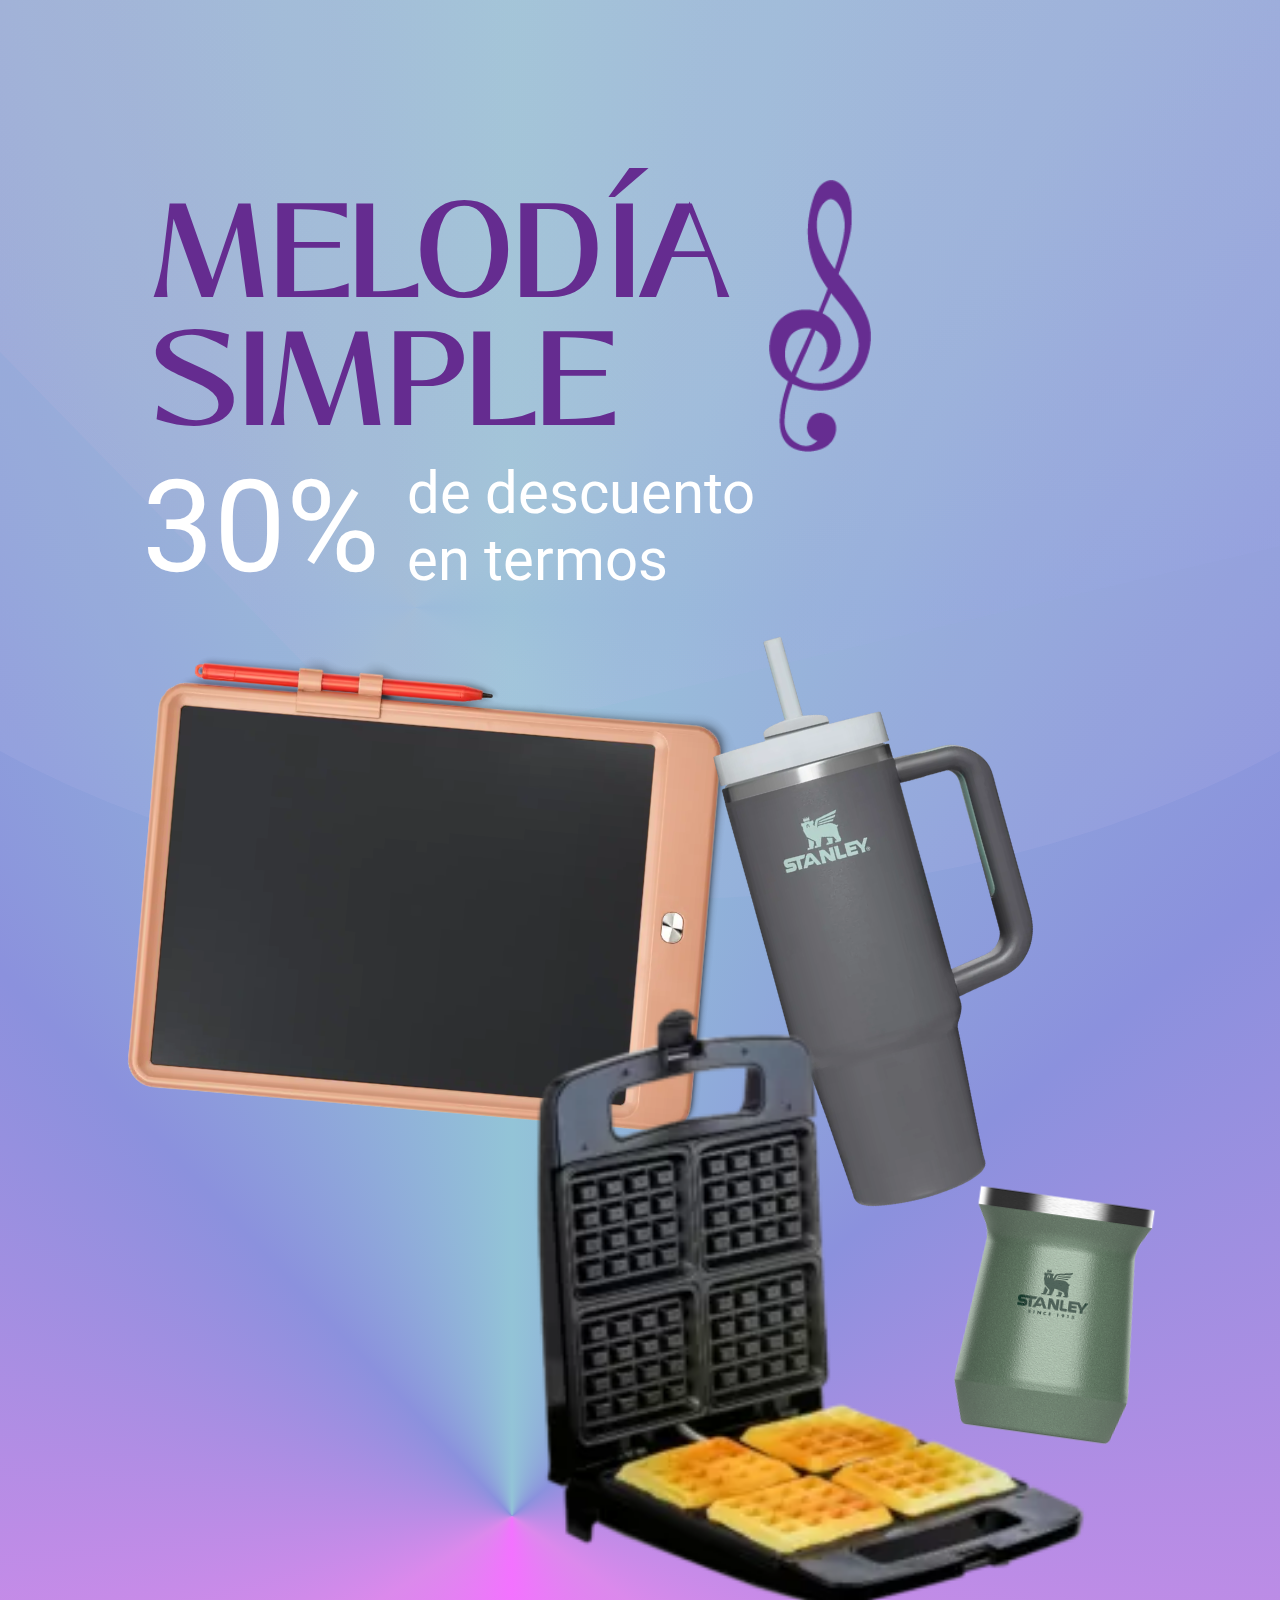
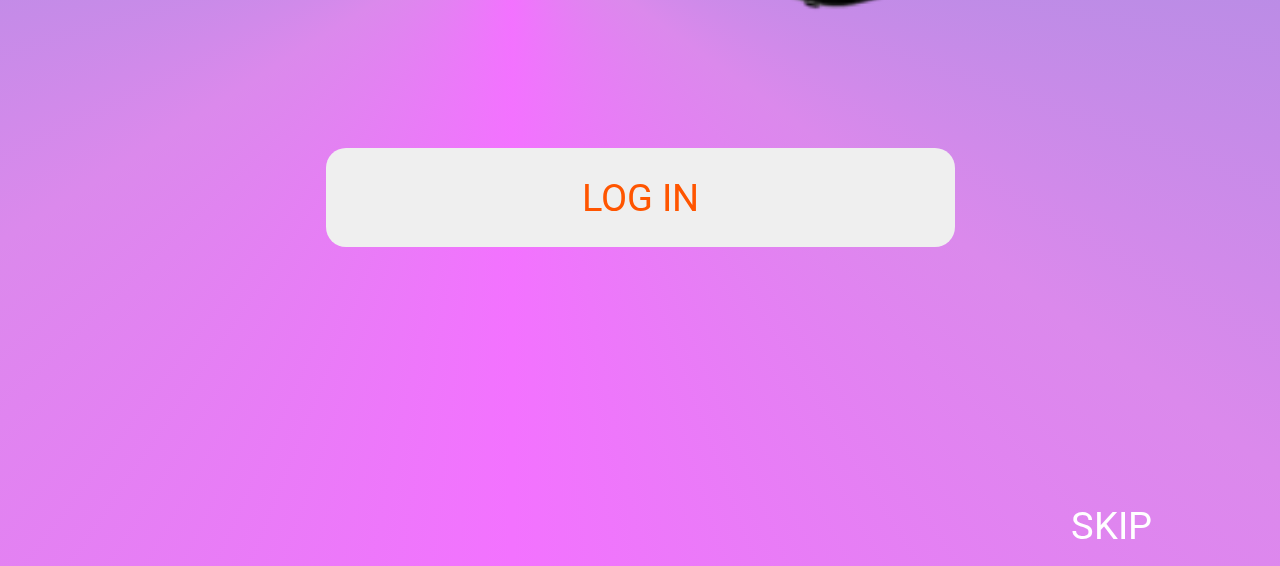
==== index.html @ 13478a8e "1 commit: home y productos" ====
<!DOCTYPE html>
<html lang="en">
<head>
    <meta charset="UTF-8">
    <meta name="viewport" content="width=device-width, initial-scale=1.0">
    <title>Index</title>
    <link rel="shortcut icon" href="./images/icons/favicon1.png" type="image/x-icon">
    <link rel="stylesheet" href="./styles/styles.css">
    <link rel="preconnect" href="https://fonts.googleapis.com">
    <link rel="preconnect" href="https://fonts.gstatic.com" crossorigin>
    <link href="https://fonts.googleapis.com/css2?family=Philosopher:ital,wght@0,400;0,700;1,400;1,700&display=swap" rel="stylesheet">
    <link rel="preconnect" href="https://fonts.googleapis.com">
    <link rel="preconnect" href="https://fonts.gstatic.com" crossorigin>
    <link href="https://fonts.googleapis.com/css2?family=Roboto:ital,wght@0,100;0,300;0,400;0,500;0,700;0,900;1,100;1,300;1,400;1,500;1,700;1,900&display=swap" rel="stylesheet">
</head>
<body class="gradient-box">
    <div class="circle"></div>
    <div class="forma"></div>
    <section class="seccion-principal">
        <div class="nombre">
            <h1>MELODÍA <br> SIMPLE</h1>
            <img class="logo" src="./images/icons/logo1.png" alt="">
        </div>
        <div class="descuento">
            <h2 class="xl-fontsize">30%</h2>
            <h3> de descuento <br> en termos</h3>
        </div>
        <div class="imagenes">
            <img class="tablet" src="./images/photos/tablet.webp" alt="">
            <img class="auri" src="./images/photos/Auriculares.webp" alt="">
            <img class="waflera" src="./images/photos/waflera.webp" alt="">
            <img class="mate" src="./images/photos/mate-verde.png" alt="">
            <img class="vaso" src="./images/photos/vaso.webp" alt="">
            <!-- <img class="mac" src="./images/photos/MacBook.webp" alt=""> -->
            <!-- <img class="nintendo" src="./images/photos/nintendo.png" alt=""> -->
            <!-- <img class="alexa" src="./images/photos/alexa.webp" alt="">
            <img class="air" src="./images/photos/AirPods.webp" alt="">
            <img class="chrome" src="./images/photos/chromecast.webp" alt=""> -->
        </div>
    </section>
    <button class="btn btn-principal">LOG IN</button>
    <div class="contenedor-texto">
        <a class="skip" href="./productos.html">SKIP</a>
    </div>
</body>
</html>
---- styles/styles.css ----
*{
    margin: 0;
    padding: 0;
    box-sizing: border-box;
    /* border: 1px solid black; */
}
@font-face {
    font-family: 'Mango';
    src: url(../fonts/BlackMango-Regular.ttf);
}

.gradient-box {
    width: 100%;
    height: 100%;
    min-height: 100vh;
    background: conic-gradient(at 40% 70%, rgba(147,196,215,1) 0%, rgba(139,145,221,1) 14%, rgba(219,137,236,1) 35%, rgba(243,114,255,1) 50%, rgba(219,137,236,1) 66%, rgba(139,145,221,1) 88%, rgba(147,196,215,1) 100%);
    position: relative;
    display: flex;
    align-items: center;
    justify-content: flex-start;
    flex-direction: column
}

.circle {
    position: fixed;
    top: -30vh;
    left: -25vw;
    /* transform: translateX(-50%); */
    width: 150vw;
    height: 130vh;
    background: conic-gradient(from 180deg at 40% 85%,  rgba(167,174,249,1) 5%, rgba(221,204,248,1) 24%, rgba(245,201,217,1) 40%, rgba(245,201,217,1) 58%, rgba(221,204,248,1) 77%, rgba(167,174,249,1) 96%);
    border-radius: 50%;
    clip-path: circle(50%);
    opacity: 0.1;
    z-index: -100;
}

.forma{
    position: fixed;
    top: -30vh;
    left: -10vw;
    width: 170vw;
    height: 150vh;
    background: conic-gradient(from 90deg at 25% 65%, rgba(167,174,249,1) 0%, rgba(221,204,248,1) 10%, rgba(245,201,217,1) 35%, rgba(206,187,250,1) 50%, rgba(245,201,217,1) 66%, rgba(221,204,248,1) 90%, rgba(167,174,249,1) 100%);
    clip-path: polygon(39% 3%, 61% 5%, 76% 16%, 84% 33%, 79% 55%, 24% 76%, 1% 38%, 4% 21%, 19% 9%);
    opacity: 0.1;
    z-index: -100;
}

.seccion-principal{
    width: 100%;
    position: relative;
    display: flex;
    align-items: center;
    justify-content: flex-start;
    flex-direction: column
}
.nombre {
    display: flex;
    align-items: center;
    margin-top: 20vh;
    padding-right: 20vw;

}

h1{
    font-family: 'Mango';
    line-height: 1;
    color:#652C90;
    font-size: 10vw;
}
h2, h3{
    font-family: 'Roboto';
    font-weight: 400;
    font-size: 4.5vw;
    color: white;
}
.contenedor-texto{
    display: flex;
    justify-content: flex-end;
    width: 80%;
    margin-bottom: 2vh;
}
.skip{
    color: white;
    font-size: 3vw;
    font-family: 'Roboto';
    font-weight: 400;
    text-decoration: none;

}

.logo{
    width: 8vw;
    margin-left: 3vw;
}
.descuento{
    width: 50%;
    display: flex;
    align-items: center;
    justify-content: space-around;
    transform: translateX(-30%);
}
.xl-fontsize{
    font-size: 10vw;
}


.seccion-principal .imagenes{
    width: 80%;
    margin-top: 6vh;
}
/* .seccion-principal .imagenes .mac{
    width: 50vw;
    z-index: 1;
    transform: rotate(5deg);
} */
.seccion-principal .imagenes .tablet{
    width: 65vw;
    z-index: 1;
    transform: rotate(-85deg) translate(20%,-15%);
}

.seccion-principal .imagenes .auri{
    position: absolute;
    width: 27vw;
    transform:scaleX(-1) translate(230%,65%);
    z-index: 3;
}
.seccion-principal .imagenes .mate{
    position: absolute;
    width: 30vw;
    transform: rotate(8deg) translate(-10%,125%);
    z-index: 4;
}

.seccion-principal .imagenes .vaso{
    position: absolute;
    width: 50vw;
    transform:rotate(-15deg) translate(-57%,-30%);
    z-index: 2;
}
.seccion-principal .imagenes .waflera{
    position: absolute;
    width: 60vw;
    transform:  translate(-70%,35%);
    z-index: 3;
}
/* .seccion-principal .imagenes .nintendo{
    position: absolute;
    width: 43vw;
    transform: translate(-60%,35%);
    z-index: 2;
} */

/* .seccion-principal .imagenes .alexa{
    position: absolute;
    width: 35vw;
    transform: translate(-140%, 115%);
    z-index: 4;
}
.seccion-principal .imagenes .air{
    position: absolute;
    width: 20vw;
    transform: translate(-130%, 290%);
    z-index: 4;
}
.seccion-principal .imagenes .chrome{
    width: 40vw;
    transform: rotate(45deg) translate(70%, -70%);
} */
.btn{
    font-family: 'Roboto';
    color: #FF5500;
    border-radius: 20px;
    border: none;
}
.btn-principal{
    font-size: 3vw;
    font-weight: 400;
    padding: 3vh 20vw;
    margin:20vw 5vh;
}

input[type=search]{
    border: none;
    border-radius: 30px;
    padding: 15px 50px;
}
input[type=search]::placeholder{
    font-family: 'Roboto';
    color: #CFCFCF;
}
.barra-busqueda{
    display: flex;
    align-items: center;
    width: 85%;
    margin-top: 4vh;
    justify-content: space-between;
}
.notif{
    background-color: white;
    padding: 22px;
    border: none;
    border-radius: 30px;
}
.banner{
    margin: 10vw 0;
    border-radius: 30px;
    width: 85%;
    height: 32vw;
    background-image: linear-gradient(135deg, #CE048C 0%, #4D0A8E 100%);
    display: flex;
}

.banner-texto{
    width: 40%;
    display: flex;
    flex-direction: column;
    justify-content: center;
}

.nombre-xs{
    margin:0 1vw 0 5vw;
    color: #F4BD46;
    font-family: Roboto;
    font-size: 8vw;
    font-weight: 100;
    font-style: italic;
  
    line-height: 0.9;
}
.descuento-xs{
    width: 100%;
    display: flex;
    text-align: center;
    font-family: 'Roboto';
    flex-direction: column;
}
.descuento-xs h2{
    font-size: 3vw;
    font-weight: 100;
}
.l-fontsize{
    font-size: 1.5em;
}
.btn-second{
    width: 80%;
    font-size: 2vw;
    margin: 2.5vw 0 0 4vw;
    padding: 0.5vh 3vw;
}
.banner .imagenes{
    width: 60%
}
.banner .imagenes .tablet{
    position: absolute;
    width: 42vw;
    transform: rotate(-105deg) translate(25%,35%);
    z-index: 2;
}
.banner .imagenes .termo{
    position: absolute;
    width: 25vw;
    transform:  translate(-5%, 5%);
}
.banner .imagenes .mate{
    width: 20vw;
    transform: translate(130%, 95%);
    z-index: 4;
}
/* .banner .imagenes .nintendo{
    position: absolute;
    width: 38vw;
    transform: translate(40%,-25%);
    z-index: 2;
} */
/* .banner .imagenes .chrome{
    position: absolute;
    width: 32vw;
    transform: translate(-80%, -20%);
}
.banner .imagenes .air{
    width: 18vw;
    transform: translate(150%, 105%);
    z-index: 4;
} */

.scroll-container {
    width: 100%;
    white-space: nowrap;
    overflow-x: scroll; 
    overflow-y: hidden; 
    padding: 10px;
    scrollbar-width: none;
}
.product-section{
    width: 95%;
    font-family: 'Roboto';
}

.product-section h4{
    margin-top: 10px;
}

.scroll-item {
    font-family: 'Roboto';
    font-size: 3vw;
    display: inline-block; 
    margin-right: 10px;
    background-color: white;
    color:black;
    text-align: center;
    padding: 5px 20px;
    border-radius: 10px;
}

.scroll-card{
    font-family: 'Roboto';
    display: inline-flex; 
    flex-direction: column;
    width: 35%;
    height: 32vw;
    margin-right: 10px;
    background-color: rgba(255, 255, 255, 0.4);
    color:black;
    padding: 5px 10px;
    border-radius: 10px;
}
.scroll-card .btn-second{
    margin: 1vw 0 0 1vw;
}
.scroll-container .scroll-card img{
    height: 15vw;
    margin: 0.7vh auto;
}

.fav{
    background-color: white;
    padding: 2vw;
    border: none;
    border-radius: 30px;
}
.card-container{
    display: flex;
    flex-wrap: wrap;
    justify-content: center;
    
}
.card{
    font-family: 'Roboto';
    display: flex; 
    flex-direction: column;
    align-items: center;
    justify-content: space-around;
    width: 28vw;
    height: 32vw;
    padding: 2vw;
    background-color: rgba(250, 93, 250, 0.5);
    border-radius: 10px;
    margin: 15px;
}
.card img{
    height: 15vw;
}
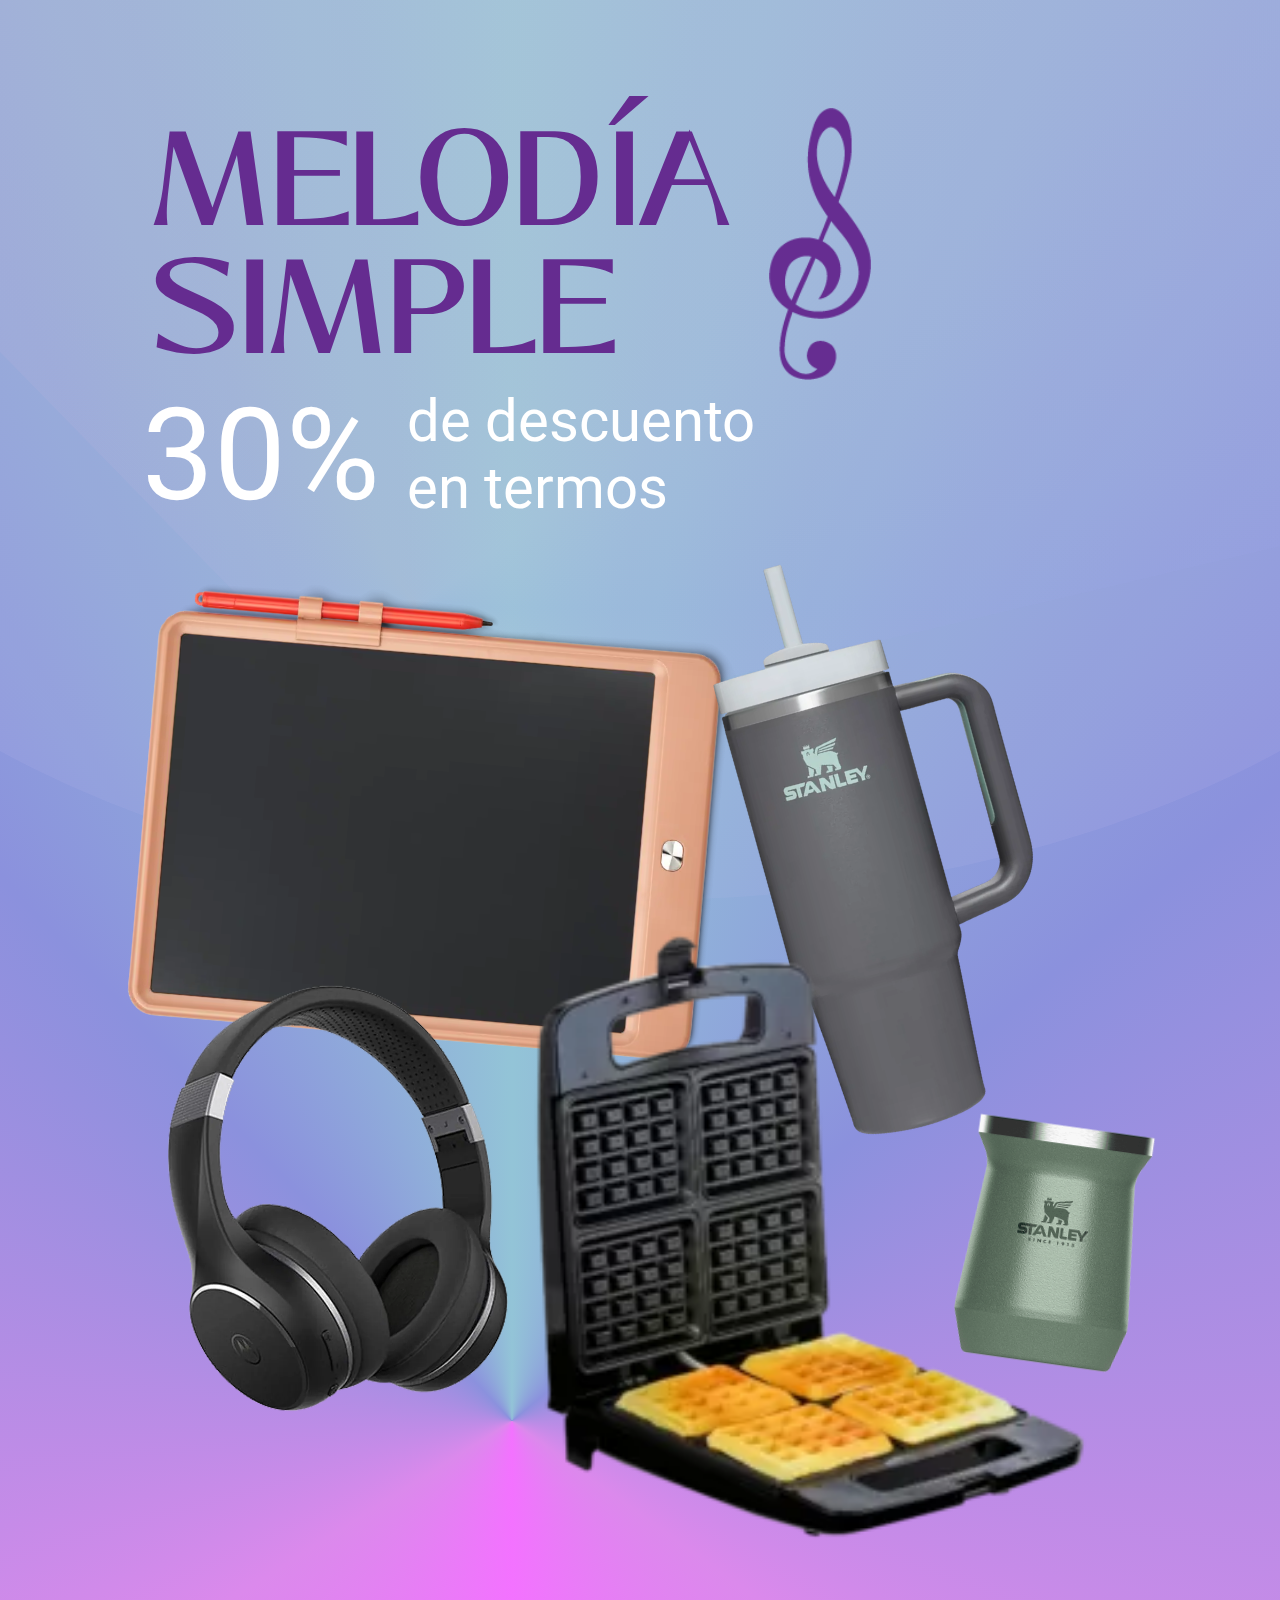
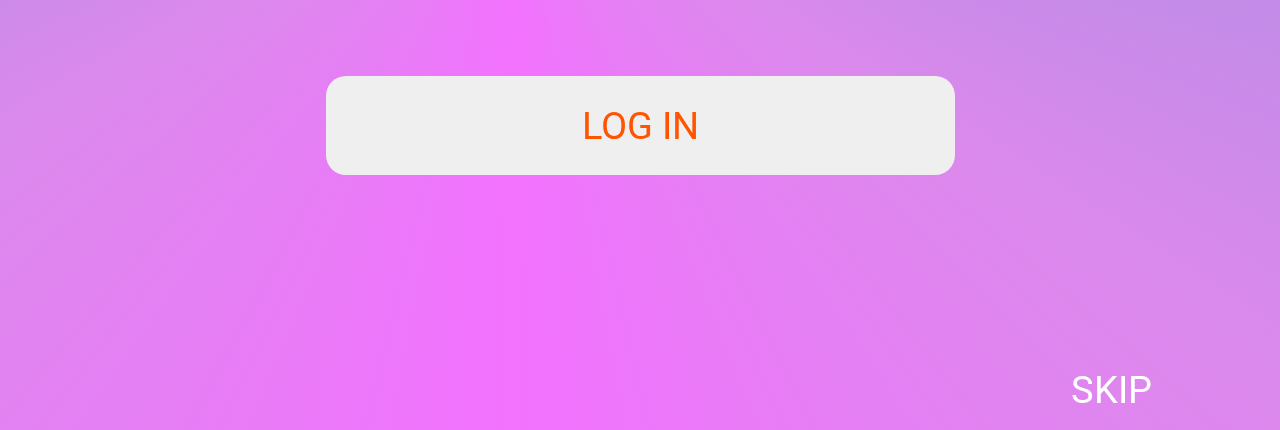
==== commit 4480102b: "pagina producto,nav y footer" ====
--- a/index.html
+++ b/index.html
@@ -14,6 +14,7 @@
     <link href="https://fonts.googleapis.com/css2?family=Roboto:ital,wght@0,100;0,300;0,400;0,500;0,700;0,900;1,100;1,300;1,400;1,500;1,700;1,900&display=swap" rel="stylesheet">
 </head>
 <body class="gradient-box">
+
     <div class="circle"></div>
     <div class="forma"></div>
     <section class="seccion-principal">
--- a/styles/styles.css
+++ b/styles/styles.css
@@ -58,7 +58,7 @@
 .nombre {
     display: flex;
     align-items: center;
-    margin-top: 20vh;
+    margin-top: 12vh;
     padding-right: 20vw;
 
 }
@@ -110,11 +110,7 @@
     width: 80%;
     margin-top: 6vh;
 }
-/* .seccion-principal .imagenes .mac{
-    width: 50vw;
-    z-index: 1;
-    transform: rotate(5deg);
-} */
+
 .seccion-principal .imagenes .tablet{
     width: 65vw;
     z-index: 1;
@@ -146,29 +142,7 @@
     transform:  translate(-70%,35%);
     z-index: 3;
 }
-/* .seccion-principal .imagenes .nintendo{
-    position: absolute;
-    width: 43vw;
-    transform: translate(-60%,35%);
-    z-index: 2;
-} */
-
-/* .seccion-principal .imagenes .alexa{
-    position: absolute;
-    width: 35vw;
-    transform: translate(-140%, 115%);
-    z-index: 4;
-}
-.seccion-principal .imagenes .air{
-    position: absolute;
-    width: 20vw;
-    transform: translate(-130%, 290%);
-    z-index: 4;
-}
-.seccion-principal .imagenes .chrome{
-    width: 40vw;
-    transform: rotate(45deg) translate(70%, -70%);
-} */
+
 .btn{
     font-family: 'Roboto';
     color: #FF5500;
@@ -179,36 +153,15 @@
     font-size: 3vw;
     font-weight: 400;
     padding: 3vh 20vw;
-    margin:20vw 5vh;
-}
-
-input[type=search]{
-    border: none;
-    border-radius: 30px;
-    padding: 15px 50px;
-}
-input[type=search]::placeholder{
-    font-family: 'Roboto';
-    color: #CFCFCF;
-}
-.barra-busqueda{
-    display: flex;
-    align-items: center;
-    width: 85%;
-    margin-top: 4vh;
-    justify-content: space-between;
-}
-.notif{
-    background-color: white;
-    padding: 22px;
-    border: none;
-    border-radius: 30px;
-}
+    margin:20vw 5vh 15vw 5vh;
+}
+/* -------------- PRODUCTS ------------ */
+
 .banner{
-    margin: 10vw 0;
+    margin:6vw 0;
     border-radius: 30px;
     width: 85%;
-    height: 32vw;
+    height: 33vw;
     background-image: linear-gradient(135deg, #CE048C 0%, #4D0A8E 100%);
     display: flex;
 }
@@ -247,7 +200,7 @@
 .btn-second{
     width: 80%;
     font-size: 2vw;
-    margin: 2.5vw 0 0 4vw;
+    margin: 2vw 0 0 4vw;
     padding: 0.5vh 3vw;
 }
 .banner .imagenes{
@@ -256,7 +209,7 @@
 .banner .imagenes .tablet{
     position: absolute;
     width: 42vw;
-    transform: rotate(-105deg) translate(25%,35%);
+    transform: rotate(-105deg) translate(25%,34%);
     z-index: 2;
 }
 .banner .imagenes .termo{
@@ -269,22 +222,6 @@
     transform: translate(130%, 95%);
     z-index: 4;
 }
-/* .banner .imagenes .nintendo{
-    position: absolute;
-    width: 38vw;
-    transform: translate(40%,-25%);
-    z-index: 2;
-} */
-/* .banner .imagenes .chrome{
-    position: absolute;
-    width: 32vw;
-    transform: translate(-80%, -20%);
-}
-.banner .imagenes .air{
-    width: 18vw;
-    transform: translate(150%, 105%);
-    z-index: 4;
-} */
 
 .scroll-container {
     width: 100%;
@@ -295,12 +232,21 @@
     scrollbar-width: none;
 }
 .product-section{
-    width: 95%;
+    width: 90%;
     font-family: 'Roboto';
 }
 
 .product-section h4{
     margin-top: 10px;
+    font-size: 5vw;
+}
+.product-section h5{
+    margin-left: 2vw;
+    font-size: 3vw;
+}
+.product-section h6{
+    margin-left: 2vw;
+    font-size: 2.5vw;
 }
 
 .scroll-item {
@@ -319,27 +265,50 @@
     font-family: 'Roboto';
     display: inline-flex; 
     flex-direction: column;
-    width: 35%;
+    justify-content: space-evenly;
+    width: 30%;
     height: 32vw;
     margin-right: 10px;
     background-color: rgba(255, 255, 255, 0.4);
     color:black;
     padding: 5px 10px;
-    border-radius: 10px;
+    border-radius: 3vw;
 }
 .scroll-card .btn-second{
-    margin: 1vw 0 0 1vw;
+    margin: 1vw 0 0 0;
+    padding: 1vw;
+}
+.scroll-container .scroll-card a{
+    margin: 0.7vh auto; 
 }
 .scroll-container .scroll-card img{
     height: 15vw;
-    margin: 0.7vh auto;
-}
-
+}
+
+/* .fav{
+    background-color: white;
+    padding: 1.5vw;
+    border: none;
+    border-radius: 50%;
+    margin:0 0 2vw 18vw;
+} */
 .fav{
+    width: 6vw;  
+    height: 6vw;
     background-color: white;
-    padding: 2vw;
+    border-radius: 50%;
+    display: flex;
+    align-items: center;
+    justify-content: center;
     border: none;
-    border-radius: 30px;
+    margin:0 0 2vw 18vw;
+    box-shadow: 0 2px 5px rgba(0, 0, 0, 0.2);
+    cursor: pointer;
+    transition: transform 0.3s ease;
+}
+.fav img{
+    width: 50%; 
+    height: 50% !important;
 }
 .card-container{
     display: flex;
@@ -353,13 +322,323 @@
     flex-direction: column;
     align-items: center;
     justify-content: space-around;
-    width: 28vw;
-    height: 32vw;
+    width: 27vw;
+    height: auto;
     padding: 2vw;
     background-color: rgba(250, 93, 250, 0.5);
-    border-radius: 10px;
-    margin: 15px;
+    border-radius: 3vw;
+    margin: 1vw;
 }
 .card img{
     height: 15vw;
-}+}
+
+/* ---------NAVBAR---------- */
+header{
+    width: 100%;
+}
+header img{
+   display: none;
+}
+.barra-busqueda{
+    display: flex;
+    align-items: center;
+    width: 90%;
+    margin: 5vw auto 2vw auto;
+    justify-content: space-between;
+}
+input[type=search]{
+    border: none;
+    border-radius: 30px;
+    padding: 15px 50px;
+
+}
+input[type=search]::placeholder{
+    font-family: 'Roboto';
+    color: #CFCFCF;
+}
+
+.menu{
+    background-color: white;
+    padding: 12px 16px;
+    border: none;
+    border-radius: 30px;
+    font-size: 3.5vw;
+    z-index: 1001;
+}
+.navbar {
+    display: none;
+    flex-direction: column;
+    width: 25vw;
+    height: 100%;
+    position: fixed;
+    top: 0;
+    right: 0;
+    background-color: rgba(255, 255, 255, 0.92);
+    z-index: 1000;
+    padding:20vw 0 0 25vw;
+
+
+}
+
+.nav-list {
+    flex-direction: column;
+    
+}
+
+.nav-item {
+    text-align: center;
+    list-style-type: none;
+    padding: 2vw 5.5vw;
+    margin-bottom: 0.2vw;
+    background-color: rgba(156, 4, 105, 0.25) ;
+
+}
+.nav-item a {
+    color: rgb(255, 255, 255);
+    text-decoration: none;
+    font-family: 'Roboto';
+    font-size: 3vw;
+}
+.navbar.show {
+    display: flex;
+    align-items: flex-end;
+}
+
+.menu{
+    cursor: pointer;
+   
+}
+
+
+@media (min-width: 768px){
+
+    header img{
+        display: inline;
+        width: 8vw;
+        margin: 0 0 0 2vw;
+    }
+    .navbar {
+        width: 100vw;
+        height: 6vw;
+        display: flex;
+        flex-direction: column;
+        flex-wrap: wrap;
+        align-items: center;
+        align-content: stretch;
+        justify-content: center;
+        padding: 0;
+        position: relative;
+        background-color: rgba(255, 255, 255, 0.3) ;
+        
+    }
+    
+    .nav-list {
+        list-style-type: none;
+        flex-direction: row;
+        margin: 0;
+        padding: 0;
+        display: flex;
+        justify-content: center;
+    }
+    .nav-item{
+        background-color: transparent;
+        padding: 1.5vw;
+    }
+    .nav-item a {
+        color: white;
+        text-decoration: none;
+        padding: 0;
+        font-size: 2vw;
+    }
+    
+    .nav-item a:hover {
+       color: #777;
+    }
+
+    .menu{
+        display: none;
+    }
+   
+}
+/* ----------------PÁGINA PRODUCTO-------------- */
+.boton-blanco{
+    width: 8vw;
+    height: 8vw;
+    margin: 0;
+
+}
+.boton-blanco img{
+    display: inline;
+    margin: 0;
+}
+
+@media (min-width: 768px){
+    .boton-blanco{
+        width: 7vw;  
+        height: 7vw;
+    }
+    .barra-busqueda{
+        justify-content: flex-end;
+    }
+}
+
+.botones{
+    width: 28vw;
+    display: flex;
+    justify-content: space-evenly;
+}
+
+.gallery {
+    text-align: center;
+    margin: 3vw;
+}
+
+.main-image {
+    margin: 7vw 0;
+}
+
+.main-image img {
+    width: 55vw;
+    height: auto;
+    background-color: rgba(255, 255, 255, 0.603);
+    border-radius: 3vw;
+}
+
+.thumbnails {
+    display: flex;
+    justify-content: center;
+}
+
+.thumbnail {
+    width: 15vw;
+    height: auto;
+    margin: 0 2vw;
+    cursor: pointer;
+    background-color: rgba(255, 255, 255, 0.5);
+    border-radius: 3vw;
+    transition: border-color 0.3s;
+}
+
+.thumbnail:hover {
+    border: 1px solid;
+    border-color: #777;
+}
+.product-info{
+    width: 80%;
+    height: auto;
+    padding: 5vw;
+    background-color: rgba(255, 255, 255, 0.5);
+    border-radius: 3vw;
+    font-family: 'Roboto';
+}
+.product-info h1{
+    font-size: 3vw;
+    font-family: 'Roboto';
+    color: black;
+    margin-bottom: 2vw;
+    font-style: italic;
+    font-weight: 500;
+}
+.product-info h2{
+    color:#FF5500;
+    font-family: 'Roboto';
+    font-style: italic;
+    font-weight: 600;
+    font-size: 2.5vw;
+    margin-bottom: 2vw;
+}
+.product-info p{
+    font-size: 2vw;
+    margin-bottom: 2vw;
+}
+.contenedor-compra{
+    display: flex;
+    justify-content: space-around;
+    align-items: center;
+}
+.contenedor-cantidad{
+    position: relative;
+    display: inline-block;
+
+}
+.input-buttons {
+    top: 0;
+    right: 0;
+    height: auto;
+    display: flex;
+    flex-direction: row;
+    background-color: white;
+    border: 0.5px solid #777;
+    border-radius: 1.2vw;
+}
+input[type="number"]{
+    width: 3vw;
+    border: none;
+    background-color: transparent;
+    color: #777;
+    text-align: center;
+    font-size: 2vw;
+}
+
+.input-buttons button {
+    width: 2vw;
+    height: auto;
+    text-align: center;
+    font-size: 2vw;
+    color: #777;
+    line-height: 1;
+    background-color: transparent;
+    border: none;
+    cursor: pointer;
+}
+
+.boton-carrito{
+    color: white;
+    background-color: #FF5500;
+    padding: 1vw;
+}
+
+/* ----------FOOTER---------- */
+.footer {
+    width: 100%;
+    height: 8vw;
+    display: flex;
+    flex-direction: column;
+    flex-wrap: wrap;
+    align-items: center;
+    align-content: stretch;
+    justify-content: center;
+    padding: 0;
+    position: relative;
+    background-color: rgba(255, 255, 255, 0.9) ;
+    border-radius: 30px 30px 0 0px;
+    margin-top: 3vw;
+    
+    
+}
+
+.footer-list {
+    list-style-type: none;
+    flex-direction: row;
+    margin: 0;
+    padding: 0;
+    display: flex;
+    justify-content: center;
+    font-family: 'Roboto';
+}
+.footer-item{
+    padding: 1.5vw;
+}
+.footer-item a {
+    color: rgb(157, 157, 157);
+    text-decoration: none;
+    padding: 0;
+    font-size: 2.3vw;
+}
+.footer-item a img{
+    height: 2.5vw;
+}
+
+
+
